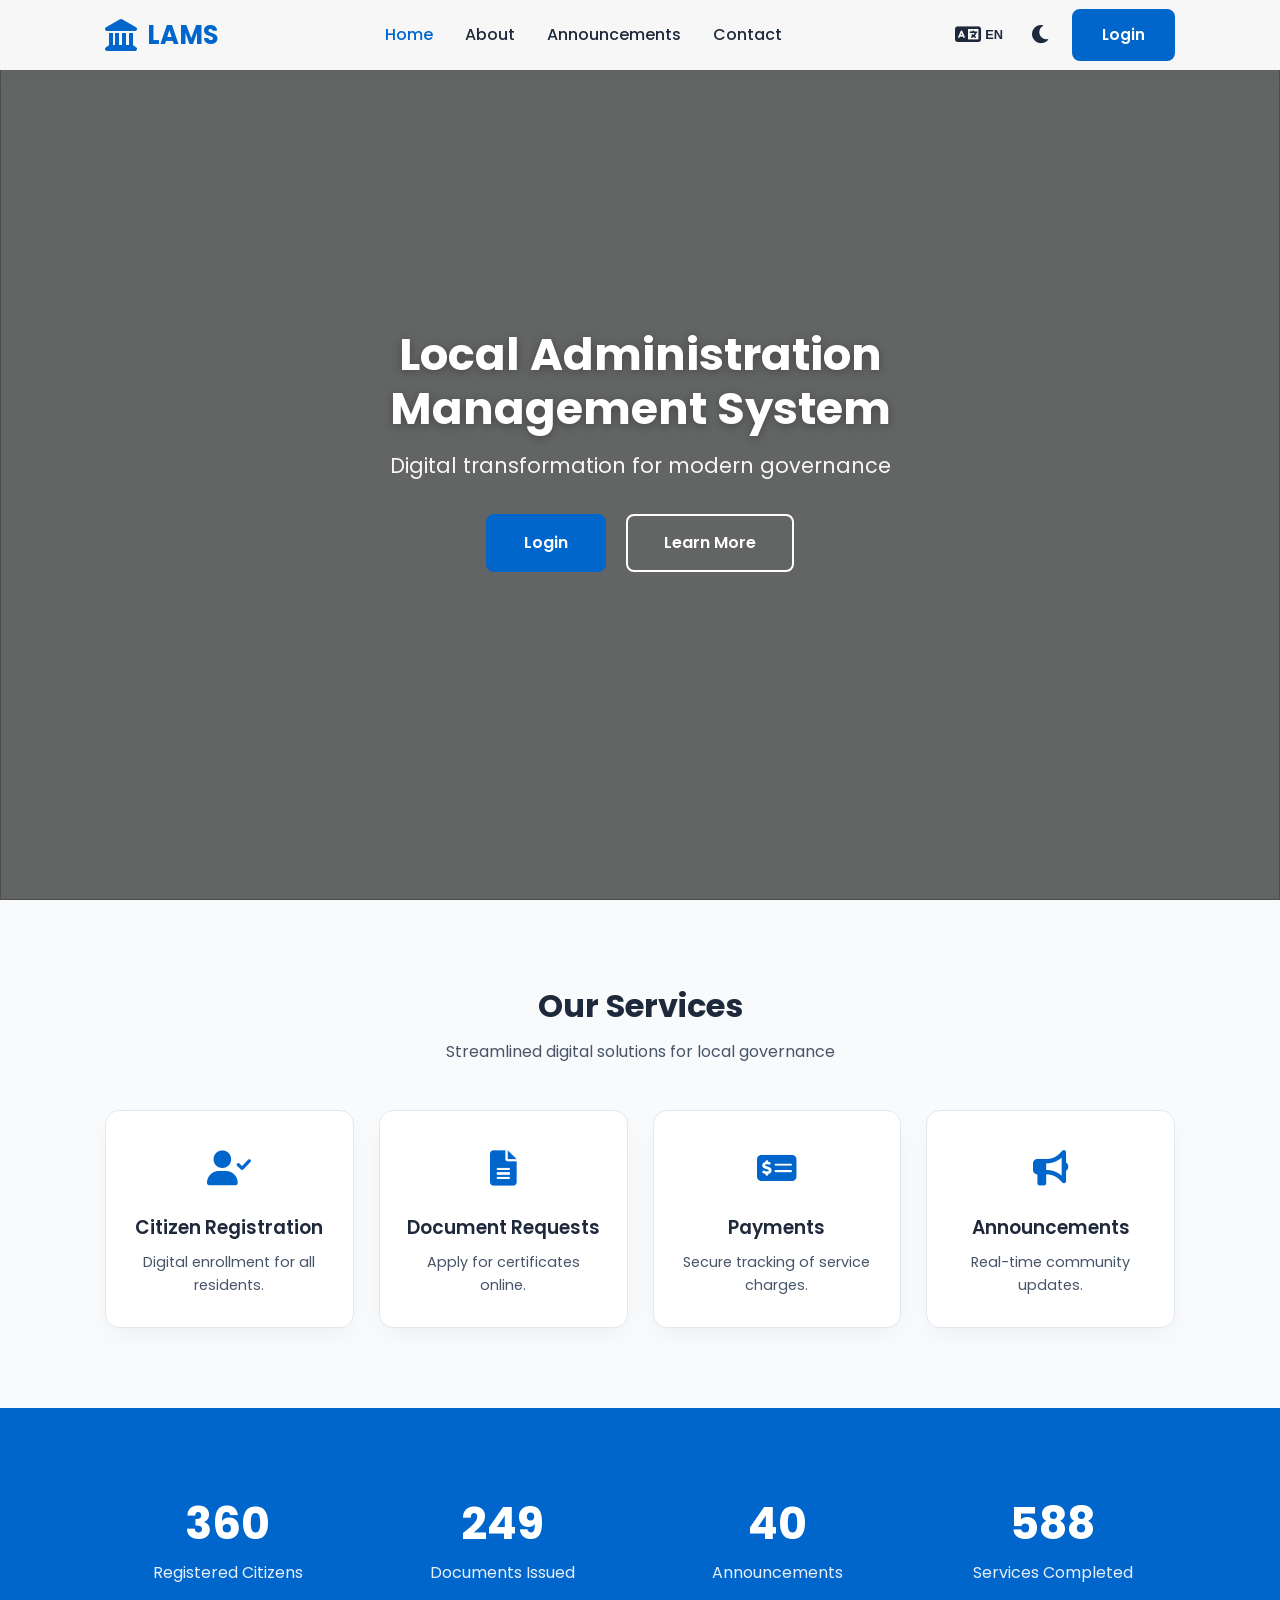
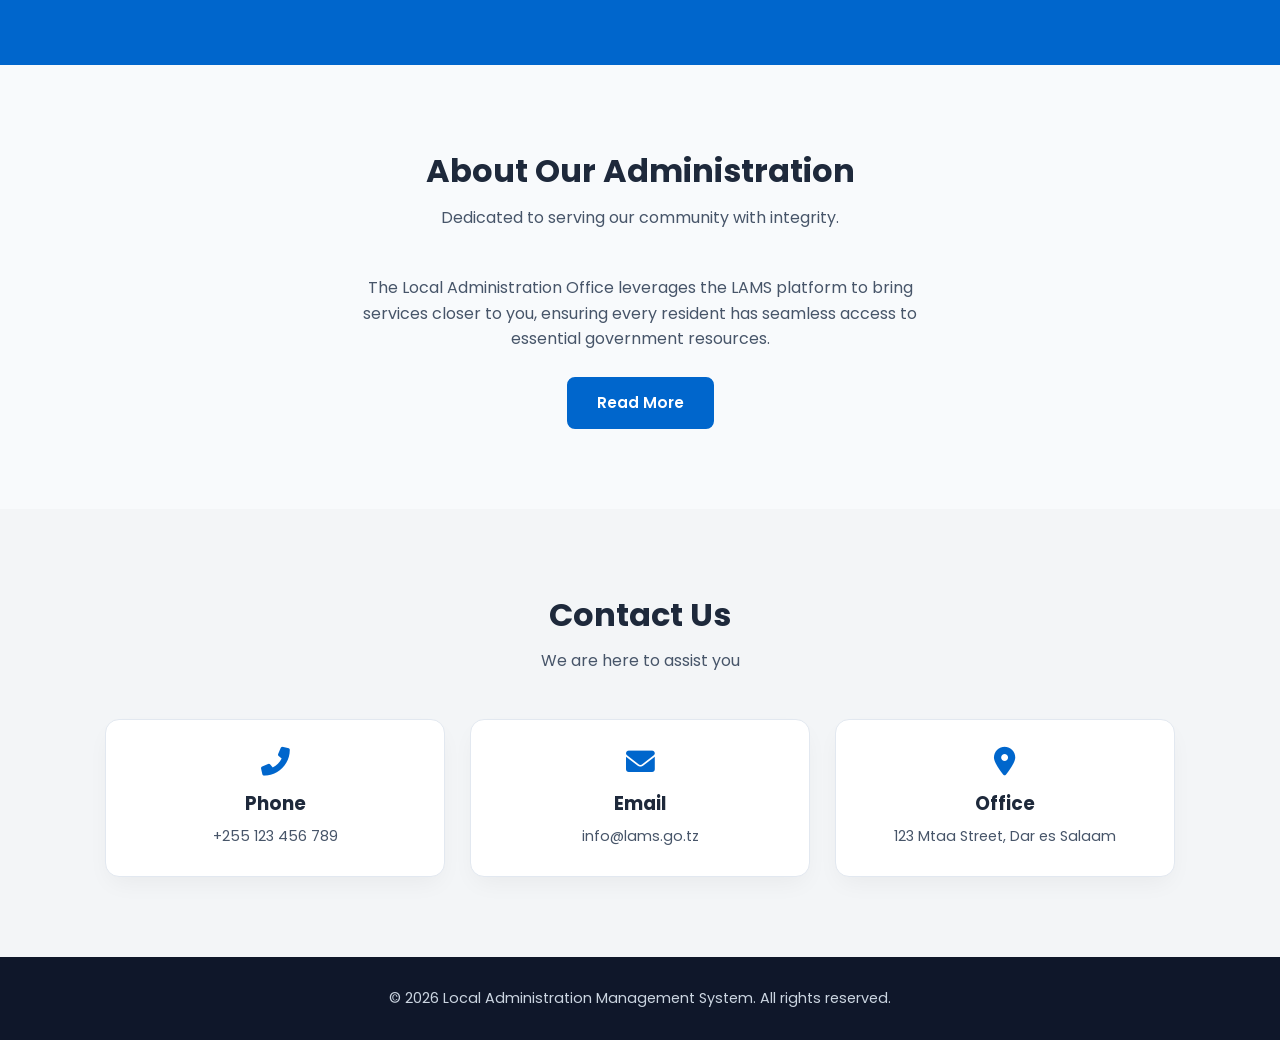
==== index.html @ 16b552a6 "Initial commit" ====
<!DOCTYPE html>
<html lang="en">
<head>
  <meta charset="UTF-8">
  <meta name="viewport" content="width=device-width, initial-scale=1.0, viewport-fit=cover">
  <meta name="description" content="Local Administration Management System - Improving community services through digital transformation.">
  <title>LAMS | Local Administration Management System</title>
  <link rel="preconnect" href="https://fonts.googleapis.com">
  <link rel="preconnect" href="https://fonts.gstatic.com" crossorigin>
  <link href="https://fonts.googleapis.com/css2?family=Poppins:wght@300;400;500;600;700&display=swap" rel="stylesheet">
  <link rel="stylesheet" href="https://cdnjs.cloudflare.com/ajax/libs/font-awesome/6.0.0-beta3/css/all.min.css">
  <link rel="stylesheet" href="css/index.css">
</head>
<body>
  <!-- Navbar -->
  <header class="navbar" id="navbar">
    <div class="container nav-container">
      <a href="#" class="logo">
        <i class="fas fa-landmark"></i>
        <span>LAMS</span>
      </a>
      <button class="hamburger" id="hamburger" aria-label="Toggle menu">
        <span class="hamburger-line"></span>
        <span class="hamburger-line"></span>
        <span class="hamburger-line"></span>
      </button>
      <nav class="nav-menu" id="navMenu">
        <ul class="nav-list">
          <li><a href="index.html" class="nav-link active">Home</a></li>
          <li><a href="about.html" class="nav-link">About</a></li>
          <li><a href="announce.html" class="nav-link">Announcements</a></li>
          <li><a href="contact.html" class="nav-link">Contact</a></li>
          <li class="mobile-only"><a href="login.html" class="btn btn-primary mobile-login-btn">Login</a></li>
        </ul>
      </nav>
      <div class="nav-actions">
        <button id="languageToggle" class="icon-btn" title="Switch Language">
          <i class="fas fa-language"></i>
          <span class="lang-text">EN</span>
        </button>
        <button id="themeToggle" class="icon-btn" title="Toggle Theme">
          <i class="fas fa-moon"></i>
        </button>
        <a href="login.html" class="btn btn-primary desktop-login-btn">Login</a>
      </div>
    </div>
  </header>

  <div class="menu-overlay" id="menuOverlay"></div>

  <!-- Hero Section -->
  <section class="hero" id="home">
    <!-- CHANGE IMAGE HERE: Edit the src below to change the background image -->
    <img src="image/mm.jpeg"Government building" class="hero-bg-image">
    <div class="hero-overlay"></div>
    <div class="hero-content">
      <h1 class="hero-title">Local Administration Management System</h1>
      <p class="hero-subtitle">Digital transformation for modern governance</p>
      <div class="hero-buttons">
        <a href="login.html" class="btn btn-primary btn-lg">Login</a>
        <a href="services.html" class="btn btn-outline btn-lg">Learn More</a>
      </div>
    </div>
  </section>

  <!-- Services -->
  <section class="services section-padding" id="services">
    <div class="container">
      <div class="section-header">
        <h2>Our Services</h2>
        <p>Streamlined digital solutions for local governance</p>
      </div>
      <div class="services-grid">
        <div class="service-card">
          <div class="service-icon"><i class="fas fa-user-check"></i></div>
          <h3>Citizen Registration</h3>
          <p>Digital enrollment for all residents.</p>
        </div>
        <div class="service-card">
          <div class="service-icon"><i class="fas fa-file-alt"></i></div>
          <h3>Document Requests</h3>
          <p>Apply for certificates online.</p>
        </div>
        <div class="service-card">
          <div class="service-icon"><i class="fas fa-money-check-alt"></i></div>
          <h3>Payments</h3>
          <p>Secure tracking of service charges.</p>
        </div>
        <div class="service-card">
          <div class="service-icon"><i class="fas fa-bullhorn"></i></div>
          <h3>Announcements</h3>
          <p>Real-time community updates.</p>
        </div>
      </div>
    </div>
  </section>

  <!-- Stats -->
  <section class="stats section-padding">
    <div class="container">
      <div class="stats-grid">
        <div class="stat-item">
          <span class="stat-number" data-target="1250">0</span>
          <span class="stat-label">Registered Citizens</span>
        </div>
        <div class="stat-item">
          <span class="stat-number" data-target="890">0</span>
          <span class="stat-label">Documents Issued</span>
        </div>
        <div class="stat-item">
          <span class="stat-number" data-target="145">0</span>
          <span class="stat-label">Announcements</span>
        </div>
        <div class="stat-item">
          <span class="stat-number" data-target="2100">0</span>
          <span class="stat-label">Services Completed</span>
        </div>
      </div>
    </div>
  </section>

  <!-- About -->
  <section class="about-preview section-padding" id="about">
    <div class="container">
      <div class="section-header">
        <h2>About Our Administration</h2>
        <p>Dedicated to serving our community with integrity.</p>
      </div>
      <div class="about-content">
        <p>The Local Administration Office leverages the LAMS platform to bring services closer to you, ensuring every resident has seamless access to essential government resources.</p>
        <a href="about.html" class="btn btn-primary">Read More</a>
      </div>
    </div>
  </section>

  <!-- Contact -->
  <section class="contact-preview section-padding bg-light" id="contact">
    <div class="container">
      <div class="section-header">
        <h2>Contact Us</h2>
        <p>We are here to assist you</p>
      </div>
      <div class="contact-grid">
        <div class="contact-card">
          <i class="fas fa-phone-alt"></i>
          <h3>Phone</h3>
          <p>+255 123 456 789</p>
        </div>
        <div class="contact-card">
          <i class="fas fa-envelope"></i>
          <h3>Email</h3>
          <p>info@lams.go.tz</p>
        </div>
        <div class="contact-card">
          <i class="fas fa-map-marker-alt"></i>
          <h3>Office</h3>
          <p>123 Mtaa Street, Dar es Salaam</p>
        </div>
      </div>
    </div>
  </section>

  <!-- Footer -->
  <footer class="footer">
    <div class="container footer-bottom">
      <p>&copy; <span id="year"></span> Local Administration Management System. All rights reserved.</p>
    </div>
  </footer>

  <button id="backToTop" class="back-to-top"><i class="fas fa-arrow-up"></i></button>

  <script src="js/index.js"></script>
</body>
</html>
---- css/index.css ----
/* index.css */
:root {
  --primary-color: #0066cc;
  --secondary-color: #004080;
  --accent-color: #00b894;
  --background: #f8fafc;
  --text-color: #1e293b;
  --text-light: #475569;
  --white: #ffffff;
  --card-bg: #ffffff;
  --card-shadow: 0 10px 25px -5px rgba(0, 0, 0, 0.05);
  --border-color: #e2e8f0;
  --navbar-bg: rgba(255, 255, 255, 0.95);
  --footer-bg: #0f172a;
  --footer-text: #cbd5e1;
  --hero-overlay: rgba(0, 0, 0, 0.6);
  --transition: all 0.3s ease;
}

body.dark-mode {
  --primary-color: #3399ff;
  --secondary-color: #1a73e8;
  --accent-color: #00b894;
  --background: #0f172a;
  --text-color: #f1f5f9;
  --text-light: #cbd5e1;
  --white: #1e293b;
  --card-bg: #1e293b;
  --card-shadow: 0 10px 25px -5px rgba(0, 0, 0, 0.4);
  --border-color: #334155;
  --navbar-bg: rgba(15, 23, 42, 0.95);
  --footer-bg: #020617;
  --footer-text: #94a3b8;
  --hero-overlay: rgba(0, 0, 0, 0.8);
}

* { margin: 0; padding: 0; box-sizing: border-box; }
html { scroll-behavior: smooth; }
body {
  font-family: 'Poppins', sans-serif;
  background-color: var(--background);
  color: var(--text-color);
  line-height: 1.6;
  transition: background-color 0.3s ease, color 0.3s ease;
}
.container { width: 90%; max-width: 1100px; margin: 0 auto; padding: 0 15px; }
.section-padding { padding: 80px 0; }
.bg-light { background-color: rgba(0, 0, 0, 0.02); }
body.dark-mode .bg-light { background-color: rgba(255, 255, 255, 0.02); }
a { text-decoration: none; color: inherit; }
ul { list-style: none; }

/* Buttons */
.btn {
  display: inline-block;
  padding: 12px 28px;
  border-radius: 8px;
  font-weight: 600;
  font-size: 0.95rem;
  transition: var(--transition);
  cursor: pointer;
  border: 2px solid transparent;
}
.btn-primary { background-color: var(--primary-color); color: #fff; border-color: var(--primary-color); }
.btn-primary:hover { background-color: var(--secondary-color); border-color: var(--secondary-color); transform: translateY(-2px); box-shadow: 0 8px 20px rgba(0,102,204,0.4); }
.btn-outline { background: transparent; color: #fff; border-color: #fff; }
.btn-outline:hover { background-color: #fff; color: var(--primary-color); transform: translateY(-2px); }
.btn-lg { padding: 14px 36px; font-size: 1rem; }
.icon-btn { background: transparent; border: none; color: var(--text-color); font-size: 1.3rem; cursor: pointer; padding: 8px; border-radius: 50%; display: flex; align-items: center; justify-content: center; transition: var(--transition); }
.icon-btn:hover { background-color: rgba(0,0,0,0.05); }
body.dark-mode .icon-btn:hover { background-color: rgba(255,255,255,0.1); }

/* Navbar */
.navbar { position: fixed; top: 0; left: 0; width: 100%; background: var(--navbar-bg); backdrop-filter: blur(10px); box-shadow: 0 2px 15px rgba(0,0,0,0.05); z-index: 1000; transition: var(--transition); }
.navbar.scrolled { box-shadow: 0 4px 20px rgba(0,0,0,0.1); }
.nav-container { display: flex; align-items: center; justify-content: space-between; height: 70px; }
.logo { display: flex; align-items: center; gap: 10px; font-size: 1.6rem; font-weight: 700; color: var(--primary-color); z-index: 1001; }
.logo i { font-size: 2rem; }
.nav-menu .nav-list { display: flex; gap: 32px; align-items: center; }
.nav-link { font-weight: 500; color: var(--text-color); padding: 5px 0; transition: color 0.2s; }
.nav-link:hover, .nav-link.active { color: var(--primary-color); }
.nav-actions { display: flex; align-items: center; gap: 12px; }
.desktop-login-btn { display: inline-block; }
.mobile-only { display: none; }
.lang-text { font-size: 0.8rem; font-weight: 600; margin-left: 4px; }

/* Hamburger */
.hamburger { display: none; flex-direction: column; justify-content: center; align-items: center; width: 40px; height: 40px; background: transparent; border: none; cursor: pointer; padding: 8px; z-index: 1001; position: relative; }
.hamburger-line { display: block; width: 24px; height: 3px; background-color: var(--text-color); border-radius: 3px; transition: all 0.3s ease-in-out; position: absolute; }
.hamburger-line:nth-child(1) { transform: translateY(-8px); }
.hamburger-line:nth-child(2) { transform: translateY(0); }
.hamburger-line:nth-child(3) { transform: translateY(8px); }
.hamburger.active .hamburger-line:nth-child(1) { transform: translateY(0) rotate(45deg); }
.hamburger.active .hamburger-line:nth-child(2) { opacity: 0; }
.hamburger.active .hamburger-line:nth-child(3) { transform: translateY(0) rotate(-45deg); }

/* Menu Overlay */
.menu-overlay { position: fixed; top: 0; left: 0; width: 100%; height: 100%; background: rgba(0,0,0,0.5); z-index: 998; opacity: 0; visibility: hidden; transition: all 0.3s ease; }
.menu-overlay.active { opacity: 1; visibility: visible; }

/* Hero */
.hero { height: 100vh; min-height: 600px; position: relative; display: flex; align-items: center; justify-content: center; text-align: center; color: #fff; overflow: hidden; }
.hero-bg-image { position: absolute; top: 0; left: 0; width: 100%; height: 100%; object-fit: cover; object-position: center; z-index: 0; }
.hero-overlay { position: absolute; top: 0; left: 0; width: 100%; height: 100%; background: var(--hero-overlay); z-index: 1; }
.hero-content { position: relative; z-index: 2; max-width: 650px; }
.hero-title { font-size: 2.8rem; font-weight: 700; margin-bottom: 0.8rem; line-height: 1.2; text-shadow: 0 2px 10px rgba(0,0,0,0.3); }
.hero-subtitle { font-size: 1.3rem; font-weight: 400; margin-bottom: 2rem; opacity: 0.95; }
.hero-buttons { display: flex; gap: 20px; justify-content: center; flex-wrap: wrap; }

/* Sections */
.section-header { text-align: center; margin-bottom: 45px; }
.section-header h2 { font-size: 2rem; font-weight: 700; margin-bottom: 8px; }
.section-header p { color: var(--text-light); }

/* Services */
.services-grid { display: grid; grid-template-columns: repeat(auto-fit, minmax(220px, 1fr)); gap: 25px; }
.service-card { background: var(--card-bg); padding: 30px 22px; border-radius: 14px; box-shadow: var(--card-shadow); text-align: center; transition: var(--transition); border: 1px solid var(--border-color); }
.service-card:hover { transform: translateY(-6px); }
.service-icon { font-size: 2.2rem; color: var(--primary-color); margin-bottom: 16px; }
.service-card h3 { margin-bottom: 8px; font-weight: 600; }
.service-card p { font-size: 0.9rem; color: var(--text-light); }

/* Stats */
.stats { background: var(--primary-color); color: #fff; }
.stats-grid { display: grid; grid-template-columns: repeat(auto-fit, minmax(180px, 1fr)); gap: 30px; text-align: center; }
.stat-number { font-size: 2.8rem; font-weight: 700; display: block; }
.stat-label { font-size: 1rem; opacity: 0.9; }

/* About */
.about-content { max-width: 600px; margin: 0 auto; text-align: center; }
.about-content p { color: var(--text-light); margin-bottom: 25px; }

/* Contact */
.contact-grid { display: grid; grid-template-columns: repeat(auto-fit, minmax(200px, 1fr)); gap: 25px; }
.contact-card { background: var(--card-bg); padding: 28px 20px; text-align: center; border-radius: 14px; box-shadow: var(--card-shadow); transition: var(--transition); border: 1px solid var(--border-color); }
.contact-card:hover { transform: translateY(-4px); }
.contact-card i { font-size: 1.8rem; color: var(--primary-color); margin-bottom: 12px; }
.contact-card h3 { margin-bottom: 6px; }
.contact-card p { color: var(--text-light); font-size: 0.9rem; }

/* Footer */
.footer { background: var(--footer-bg); color: var(--footer-text); padding: 30px 0; }
.footer-bottom { text-align: center; font-size: 0.9rem; }

/* Back to Top */
.back-to-top { position: fixed; bottom: 30px; right: 30px; background: var(--primary-color); color: #fff; width: 45px; height: 45px; border-radius: 50%; display: flex; align-items: center; justify-content: center; border: none; cursor: pointer; opacity: 0; visibility: hidden; transform: translateY(20px); transition: var(--transition); z-index: 997; box-shadow: 0 4px 15px rgba(0,102,204,0.4); }
.back-to-top.visible { opacity: 1; visibility: visible; transform: translateY(0); }

/* Animations */
.scroll-reveal { opacity: 0; transform: translateY(25px); transition: opacity 0.5s ease, transform 0.5s ease; }
.scroll-reveal.revealed { opacity: 1; transform: translateY(0); }

/* Responsive */
@media (max-width: 992px) {
  .hamburger { display: flex; }
  .nav-menu { position: fixed; top: 0; right: -100%; width: 300px; max-width: 80%; height: 100vh; background: var(--card-bg); box-shadow: -5px 0 30px rgba(0,0,0,0.15); z-index: 999; transition: right 0.4s ease; display: flex; flex-direction: column; padding: 90px 30px 30px; overflow-y: auto; }
  .nav-menu.active { right: 0; }
  .nav-menu .nav-list { flex-direction: column; gap: 0; }
  .nav-menu .nav-list li { border-bottom: 1px solid var(--border-color); }
  .nav-menu .nav-list li:last-child { border-bottom: none; margin-top: 20px; }
  .nav-link { display: block; padding: 15px 10px; font-size: 1.1rem; }
  .nav-link:hover { background-color: rgba(0,102,204,0.05); padding-left: 15px; }
  .mobile-only { display: block; }
  .mobile-login-btn { width: 100%; text-align: center; margin-top: 10px; padding: 14px; }
  .desktop-login-btn { display: none; }
  .hero-title { font-size: 2.2rem; }
}
@media (max-width: 600px) {
  .nav-menu { width: 100%; max-width: 100%; }
  .hero-title { font-size: 1.8rem; }
  .hero-subtitle { font-size: 1rem; }
  .hero-buttons { flex-direction: column; align-items: center; }
  .section-header h2 { font-size: 1.7rem; }
  .section-padding { padding: 60px 0; }
}
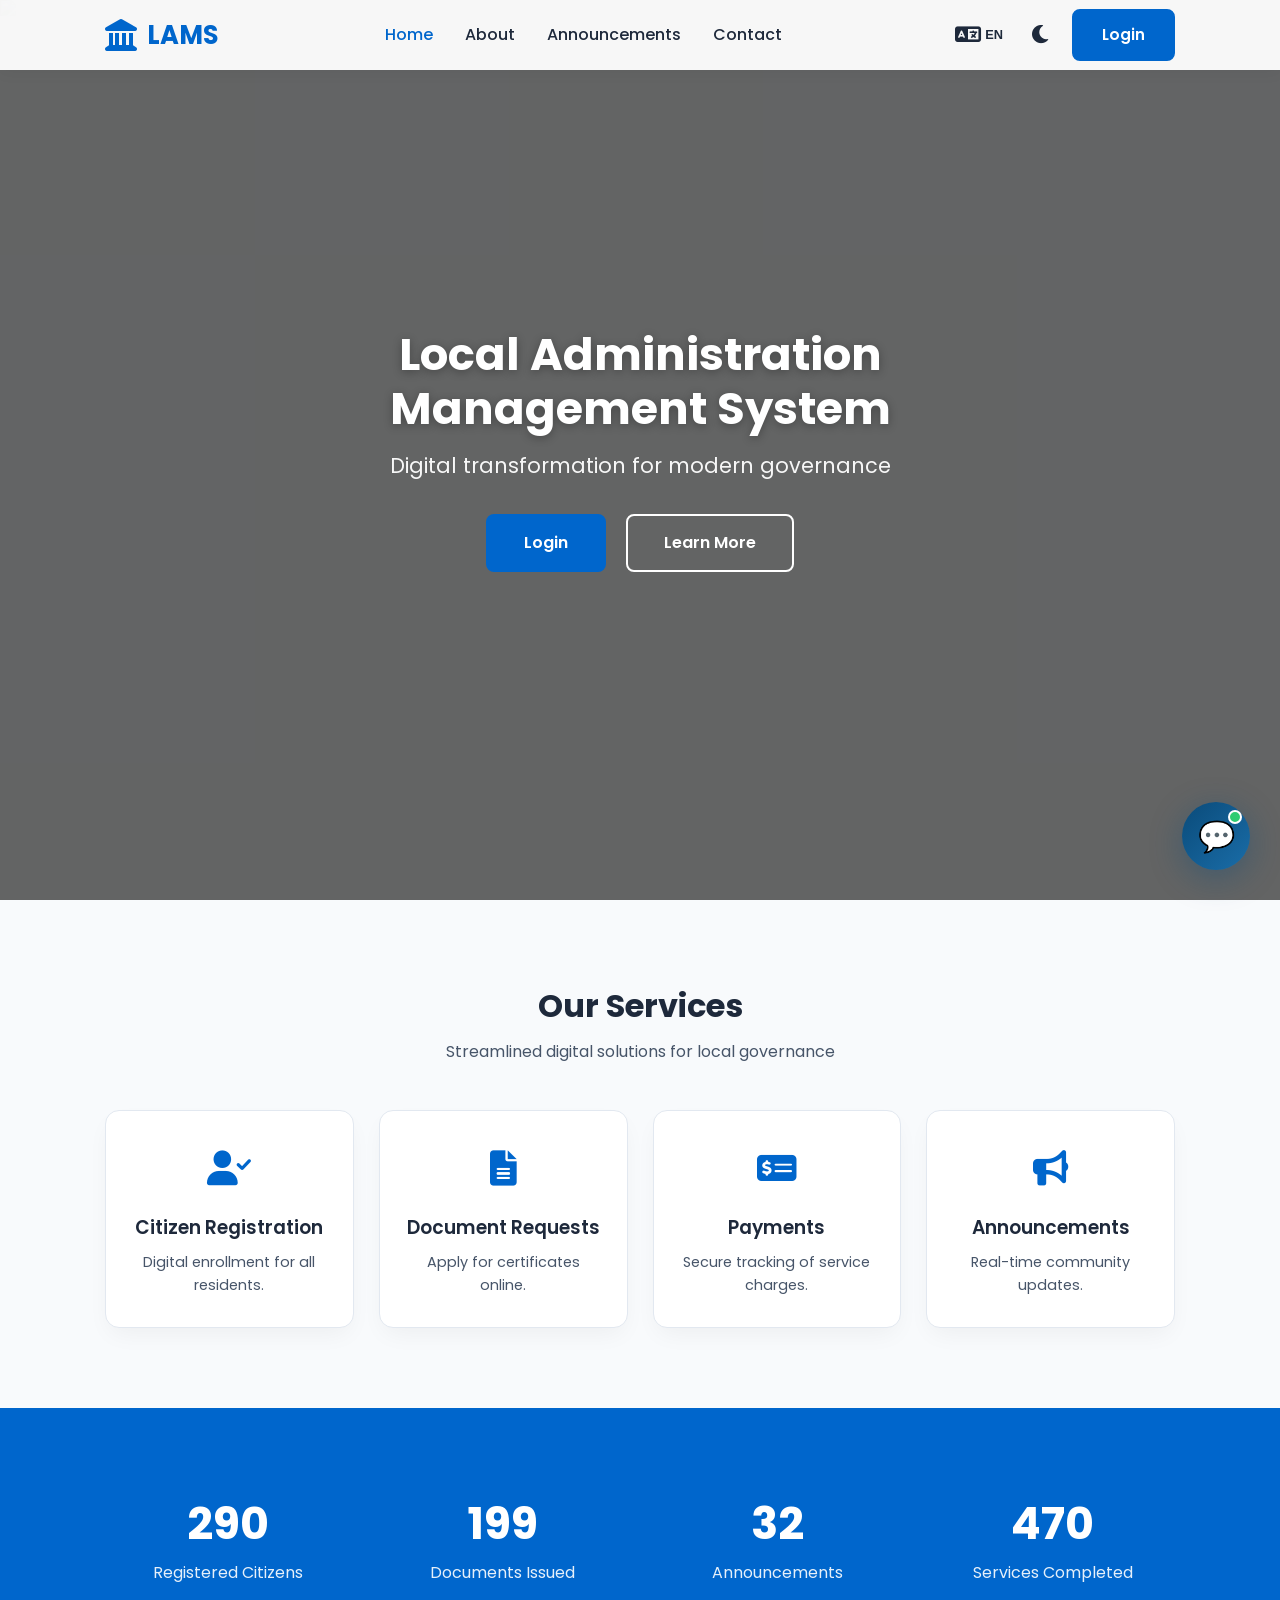
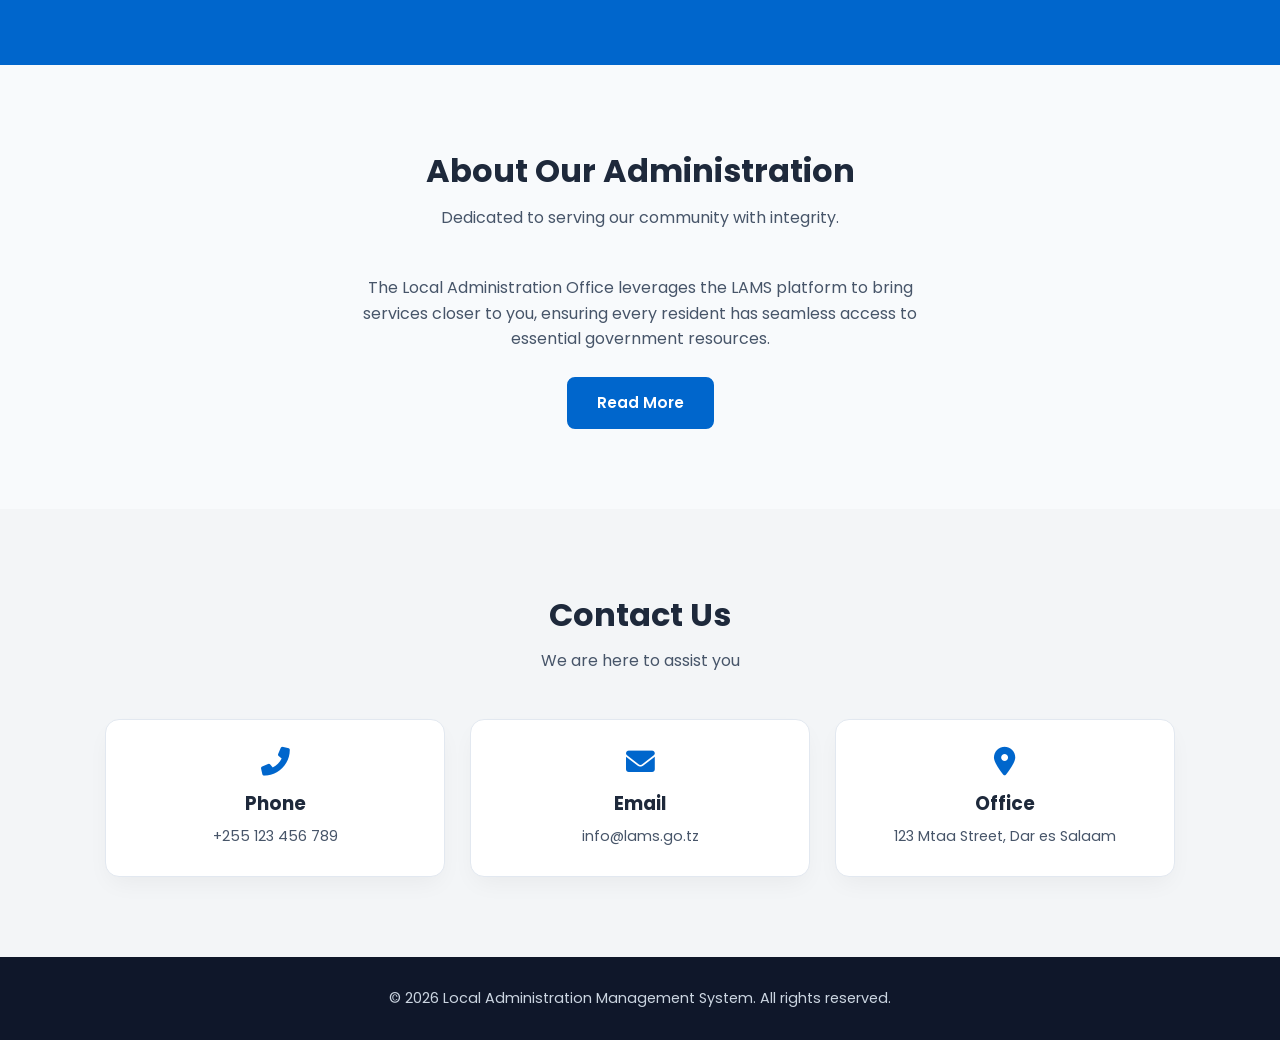
==== commit a4198830: "no changes" ====
--- a/index.html
+++ b/index.html
@@ -10,6 +10,7 @@
   <link href="https://fonts.googleapis.com/css2?family=Poppins:wght@300;400;500;600;700&display=swap" rel="stylesheet">
   <link rel="stylesheet" href="https://cdnjs.cloudflare.com/ajax/libs/font-awesome/6.0.0-beta3/css/all.min.css">
   <link rel="stylesheet" href="css/index.css">
+  <link rel="stylesheet" href="css/bot.css">
 </head>
 <body>
   <!-- Navbar -->
@@ -51,7 +52,7 @@
   <!-- Hero Section -->
   <section class="hero" id="home">
     <!-- CHANGE IMAGE HERE: Edit the src below to change the background image -->
-    <img src="image/mm.jpeg"Government building" class="hero-bg-image">
+    <img src="image/mm.jpeg" alt="Government building" class="hero-bg-image">
     <div class="hero-overlay"></div>
     <div class="hero-content">
       <h1 class="hero-title">Local Administration Management System</h1>
@@ -170,5 +171,6 @@
   <button id="backToTop" class="back-to-top"><i class="fas fa-arrow-up"></i></button>
 
   <script src="js/index.js"></script>
+  <script src="js/bot.js"></script>
 </body>
 </html>
--- a/css/bot.css
+++ b/css/bot.css
@@ -0,0 +1,513 @@
+/* bot.css - Modern Government AI Assistant */
+
+/* ===== RESET & BASE ===== */
+* {
+    margin: 0;
+    padding: 0;
+    box-sizing: border-box;
+}
+
+:root {
+    --primary: #0a4b7a;
+    --primary-light: #1a6da8;
+    --primary-dark: #063454;
+    --secondary: #4a9eff;
+    --accent: #2d9cdb;
+    --glass-bg: rgba(255, 255, 255, 0.85);
+    --glass-border: rgba(255, 255, 255, 0.3);
+    --shadow: 0 20px 60px rgba(0, 20, 50, 0.25);
+    --radius: 20px;
+    --radius-sm: 12px;
+    --transition: 0.3s cubic-bezier(0.4, 0, 0.2, 1);
+    --font: 'Segoe UI', system-ui, -apple-system, sans-serif;
+}
+
+/* ===== CHAT CONTAINER ===== */
+.chatbot-container {
+    position: fixed;
+    bottom: 30px;
+    right: 30px;
+    z-index: 999999;
+    font-family: var(--font);
+    display: flex;
+    flex-direction: column;
+    align-items: flex-end;
+}
+
+/* ===== TOGGLE BUTTON ===== */
+.chatbot-toggle {
+    width: 68px;
+    height: 68px;
+    border-radius: 50%;
+    background: linear-gradient(135deg, var(--primary), var(--primary-light));
+    border: none;
+    box-shadow: 0 8px 32px rgba(10, 75, 122, 0.4);
+    color: white;
+    font-size: 30px;
+    cursor: pointer;
+    transition: var(--transition);
+    display: flex;
+    align-items: center;
+    justify-content: center;
+    position: relative;
+    flex-shrink: 0;
+}
+
+.chatbot-toggle:hover {
+    transform: scale(1.05);
+    box-shadow: 0 12px 40px rgba(10, 75, 122, 0.5);
+}
+
+.chatbot-toggle .status-dot {
+    position: absolute;
+    top: 8px;
+    right: 8px;
+    width: 14px;
+    height: 14px;
+    border-radius: 50%;
+    background: #2ecc71;
+    border: 2px solid white;
+    animation: pulse-dot 2s infinite;
+}
+
+@keyframes pulse-dot {
+    0%, 100% { opacity: 1; transform: scale(1); }
+    50% { opacity: 0.6; transform: scale(0.85); }
+}
+
+.chatbot-toggle .icon-open { display: block; }
+.chatbot-toggle .icon-close { display: none; }
+.chatbot-toggle.active .icon-open { display: none; }
+.chatbot-toggle.active .icon-close { display: block; }
+
+/* ===== CHAT WINDOW ===== */
+.chatbot-window {
+    position: absolute;
+    bottom: 88px;
+    right: 0;
+    width: 420px;
+    max-width: 92vw;
+    height: 600px;
+    max-height: 75vh;
+    background: var(--glass-bg);
+    backdrop-filter: blur(20px) saturate(180%);
+    -webkit-backdrop-filter: blur(20px) saturate(180%);
+    border: 1px solid var(--glass-border);
+    border-radius: var(--radius);
+    box-shadow: var(--shadow);
+    display: flex;
+    flex-direction: column;
+    overflow: hidden;
+    opacity: 0;
+    transform: translateY(20px) scale(0.95);
+    pointer-events: none;
+    transition: var(--transition);
+    transform-origin: bottom right;
+}
+
+.chatbot-window.open {
+    opacity: 1;
+    transform: translateY(0) scale(1);
+    pointer-events: all;
+}
+
+/* ===== HEADER ===== */
+.chatbot-header {
+    background: linear-gradient(135deg, var(--primary), var(--primary-light));
+    padding: 18px 22px;
+    color: white;
+    display: flex;
+    align-items: center;
+    justify-content: space-between;
+    flex-shrink: 0;
+    border-bottom: 1px solid rgba(255, 255, 255, 0.15);
+}
+
+.chatbot-header-left {
+    display: flex;
+    align-items: center;
+    gap: 12px;
+}
+
+.chatbot-avatar {
+    width: 40px;
+    height: 40px;
+    border-radius: 50%;
+    background: rgba(255, 255, 255, 0.2);
+    display: flex;
+    align-items: center;
+    justify-content: center;
+    font-size: 20px;
+    font-weight: 700;
+    color: white;
+    flex-shrink: 0;
+}
+
+.chatbot-header-info h3 {
+    font-size: 16px;
+    font-weight: 600;
+    letter-spacing: 0.3px;
+    margin: 0;
+    line-height: 1.2;
+}
+
+.chatbot-header-info .status-text {
+    font-size: 11px;
+    opacity: 0.85;
+    display: flex;
+    align-items: center;
+    gap: 5px;
+    margin-top: 2px;
+}
+
+.chatbot-header-info .status-text .dot {
+    display: inline-block;
+    width: 6px;
+    height: 6px;
+    border-radius: 50%;
+    background: #2ecc71;
+    animation: pulse-dot 1.8s infinite;
+}
+
+.chatbot-header-actions {
+    display: flex;
+    gap: 6px;
+}
+
+.chatbot-header-actions button {
+    background: rgba(255, 255, 255, 0.15);
+    border: none;
+    color: white;
+    width: 32px;
+    height: 32px;
+    border-radius: 50%;
+    cursor: pointer;
+    font-size: 16px;
+    transition: var(--transition);
+    display: flex;
+    align-items: center;
+    justify-content: center;
+}
+
+.chatbot-header-actions button:hover {
+    background: rgba(255, 255, 255, 0.3);
+}
+
+/* ===== MESSAGES AREA ===== */
+.chatbot-messages {
+    flex: 1;
+    overflow-y: auto;
+    padding: 18px 18px 12px;
+    display: flex;
+    flex-direction: column;
+    gap: 10px;
+    background: rgba(248, 250, 254, 0.5);
+    scroll-behavior: smooth;
+}
+
+.chatbot-messages::-webkit-scrollbar {
+    width: 4px;
+}
+
+.chatbot-messages::-webkit-scrollbar-track {
+    background: transparent;
+}
+
+.chatbot-messages::-webkit-scrollbar-thumb {
+    background: var(--secondary);
+    border-radius: 10px;
+}
+
+/* ===== MESSAGE BUBBLES ===== */
+.message {
+    max-width: 82%;
+    padding: 12px 16px;
+    border-radius: var(--radius-sm);
+    font-size: 14px;
+    line-height: 1.6;
+    word-wrap: break-word;
+    animation: messageIn 0.3s ease;
+    position: relative;
+}
+
+@keyframes messageIn {
+    from { opacity: 0; transform: translateY(12px) scale(0.97); }
+    to { opacity: 1; transform: translateY(0) scale(1); }
+}
+
+.message.bot {
+    align-self: flex-start;
+    background: white;
+    color: #1a2a3a;
+    border-bottom-left-radius: 4px;
+    box-shadow: 0 2px 8px rgba(0, 0, 0, 0.06);
+}
+
+.message.user {
+    align-self: flex-end;
+    background: linear-gradient(135deg, var(--primary), var(--primary-light));
+    color: white;
+    border-bottom-right-radius: 4px;
+}
+
+.message .timestamp {
+    font-size: 10px;
+    opacity: 0.6;
+    margin-top: 6px;
+    display: block;
+    text-align: right;
+    letter-spacing: 0.2px;
+}
+
+.message.user .timestamp {
+    opacity: 0.8;
+}
+
+/* ===== TYPING INDICATOR ===== */
+.typing-indicator {
+    align-self: flex-start;
+    background: white;
+    padding: 14px 20px;
+    border-radius: var(--radius-sm);
+    border-bottom-left-radius: 4px;
+    box-shadow: 0 2px 8px rgba(0, 0, 0, 0.06);
+    display: none;
+    gap: 5px;
+    align-items: center;
+}
+
+.typing-indicator.active {
+    display: flex;
+}
+
+.typing-indicator span {
+    width: 8px;
+    height: 8px;
+    border-radius: 50%;
+    background: var(--secondary);
+    display: inline-block;
+    animation: typingBounce 1.4s infinite ease-in-out;
+}
+
+.typing-indicator span:nth-child(2) { animation-delay: 0.2s; }
+.typing-indicator span:nth-child(3) { animation-delay: 0.4s; }
+
+@keyframes typingBounce {
+    0%, 60%, 100% { transform: translateY(0); opacity: 0.4; }
+    30% { transform: translateY(-8px); opacity: 1; }
+}
+
+/* ===== QUICK ACTIONS ===== */
+.quick-actions {
+    padding: 10px 18px 8px;
+    display: flex;
+    flex-wrap: wrap;
+    gap: 8px;
+    border-top: 1px solid rgba(0, 0, 0, 0.05);
+    background: rgba(255, 255, 255, 0.5);
+    flex-shrink: 0;
+}
+
+.quick-actions button {
+    background: white;
+    border: 1px solid #e2e8f0;
+    border-radius: 20px;
+    padding: 6px 14px;
+    font-size: 12px;
+    color: var(--primary);
+    cursor: pointer;
+    transition: var(--transition);
+    font-weight: 500;
+    box-shadow: 0 2px 4px rgba(0, 0, 0, 0.02);
+    white-space: nowrap;
+}
+
+.quick-actions button:hover {
+    background: var(--primary);
+    color: white;
+    border-color: var(--primary);
+    transform: translateY(-1px);
+    box-shadow: 0 4px 12px rgba(10, 75, 122, 0.2);
+}
+
+/* ===== INPUT AREA ===== */
+.chatbot-input-area {
+    display: flex;
+    gap: 10px;
+    padding: 14px 18px 18px;
+    border-top: 1px solid rgba(0, 0, 0, 0.05);
+    background: rgba(255, 255, 255, 0.6);
+    flex-shrink: 0;
+    align-items: flex-end;
+}
+
+.chatbot-input-area textarea {
+    flex: 1;
+    border: 1px solid #e2e8f0;
+    border-radius: var(--radius-sm);
+    padding: 10px 14px;
+    font-size: 14px;
+    font-family: var(--font);
+    resize: none;
+    outline: none;
+    transition: var(--transition);
+    background: white;
+    min-height: 44px;
+    max-height: 120px;
+    line-height: 1.5;
+    color: #1a2a3a;
+}
+
+.chatbot-input-area textarea:focus {
+    border-color: var(--secondary);
+    box-shadow: 0 0 0 3px rgba(74, 158, 255, 0.15);
+}
+
+.chatbot-input-area textarea::placeholder {
+    color: #94a3b8;
+}
+
+.chatbot-input-area .send-btn {
+    width: 44px;
+    height: 44px;
+    border-radius: 50%;
+    border: none;
+    background: linear-gradient(135deg, var(--primary), var(--primary-light));
+    color: white;
+    font-size: 18px;
+    cursor: pointer;
+    transition: var(--transition);
+    flex-shrink: 0;
+    display: flex;
+    align-items: center;
+    justify-content: center;
+}
+
+.chatbot-input-area .send-btn:hover {
+    transform: scale(1.05);
+    box-shadow: 0 4px 16px rgba(10, 75, 122, 0.3);
+}
+
+.chatbot-input-area .send-btn:disabled {
+    opacity: 0.5;
+    cursor: not-allowed;
+    transform: none;
+    box-shadow: none;
+}
+
+/* ===== CLEAR CHAT BUTTON ===== */
+.clear-chat-btn {
+    position: absolute;
+    bottom: 100px;
+    right: 18px;
+    background: rgba(255, 255, 255, 0.9);
+    border: 1px solid #e2e8f0;
+    border-radius: 50%;
+    width: 36px;
+    height: 36px;
+    cursor: pointer;
+    font-size: 14px;
+    color: #64748b;
+    transition: var(--transition);
+    display: none;
+    align-items: center;
+    justify-content: center;
+    box-shadow: 0 2px 8px rgba(0, 0, 0, 0.08);
+    z-index: 5;
+}
+
+.clear-chat-btn:hover {
+    background: #fee2e2;
+    color: #dc2626;
+    border-color: #fca5a5;
+}
+
+.clear-chat-btn.visible {
+    display: flex;
+}
+
+/* ===== RESPONSIVE ===== */
+@media (max-width: 600px) {
+    .chatbot-container {
+        bottom: 16px;
+        right: 16px;
+    }
+
+    .chatbot-toggle {
+        width: 60px;
+        height: 60px;
+        font-size: 26px;
+    }
+
+    .chatbot-window {
+        width: 100vw;
+        max-width: 100vw;
+        height: 100vh;
+        max-height: 100vh;
+        bottom: 0;
+        right: 0;
+        border-radius: 0;
+        border: none;
+        backdrop-filter: blur(16px);
+    }
+
+    .chatbot-header {
+        padding: 14px 18px;
+        border-radius: 0;
+    }
+
+    .chatbot-messages {
+        padding: 14px;
+    }
+
+    .message {
+        max-width: 88%;
+        font-size: 13px;
+        padding: 10px 14px;
+    }
+
+    .quick-actions {
+        padding: 8px 14px;
+        gap: 6px;
+    }
+
+    .quick-actions button {
+        font-size: 11px;
+        padding: 5px 12px;
+    }
+
+    .chatbot-input-area {
+        padding: 10px 14px 14px;
+    }
+
+    .chatbot-input-area textarea {
+        font-size: 13px;
+        padding: 8px 12px;
+        min-height: 40px;
+    }
+
+    .chatbot-input-area .send-btn {
+        width: 40px;
+        height: 40px;
+        font-size: 16px;
+    }
+
+    .clear-chat-btn {
+        bottom: 85px;
+        right: 14px;
+        width: 32px;
+        height: 32px;
+        font-size: 12px;
+    }
+}
+
+@media (max-width: 400px) {
+    .chatbot-header-info h3 {
+        font-size: 14px;
+    }
+    .chatbot-avatar {
+        width: 34px;
+        height: 34px;
+        font-size: 16px;
+    }
+}
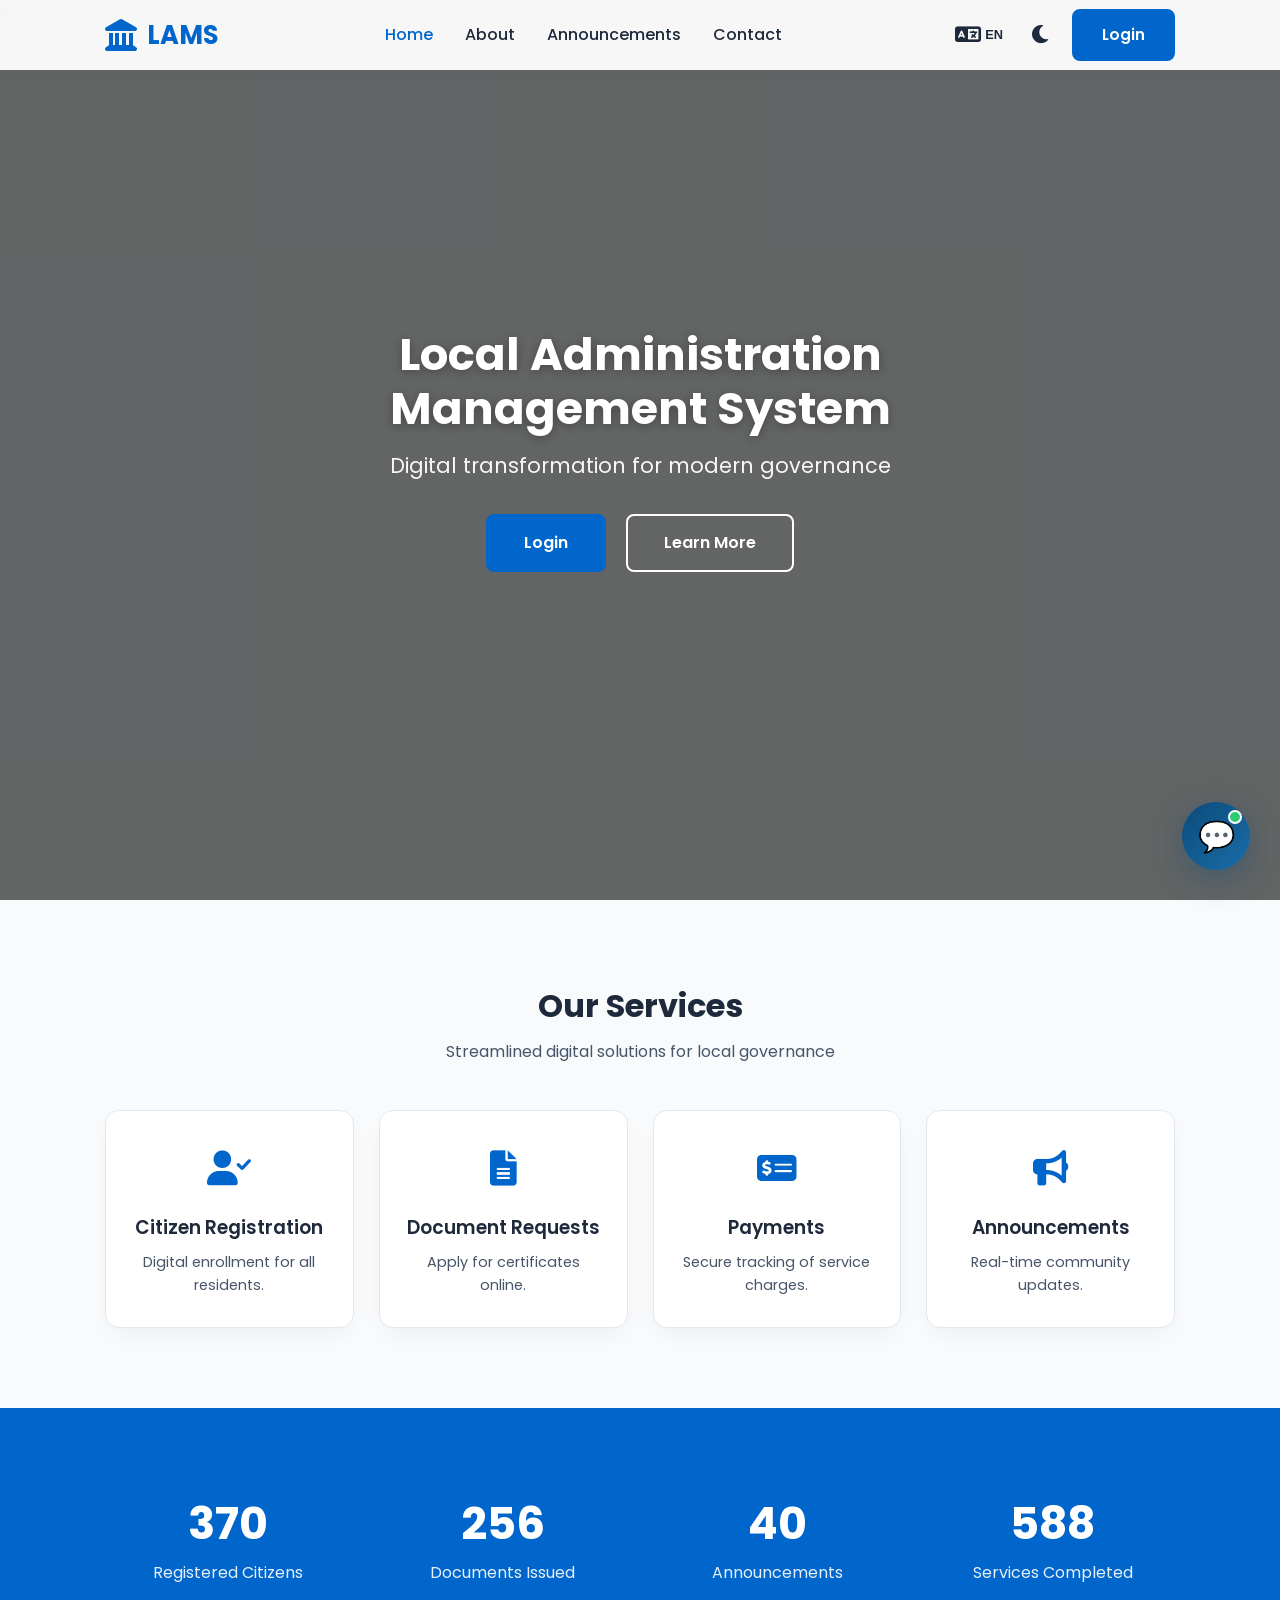
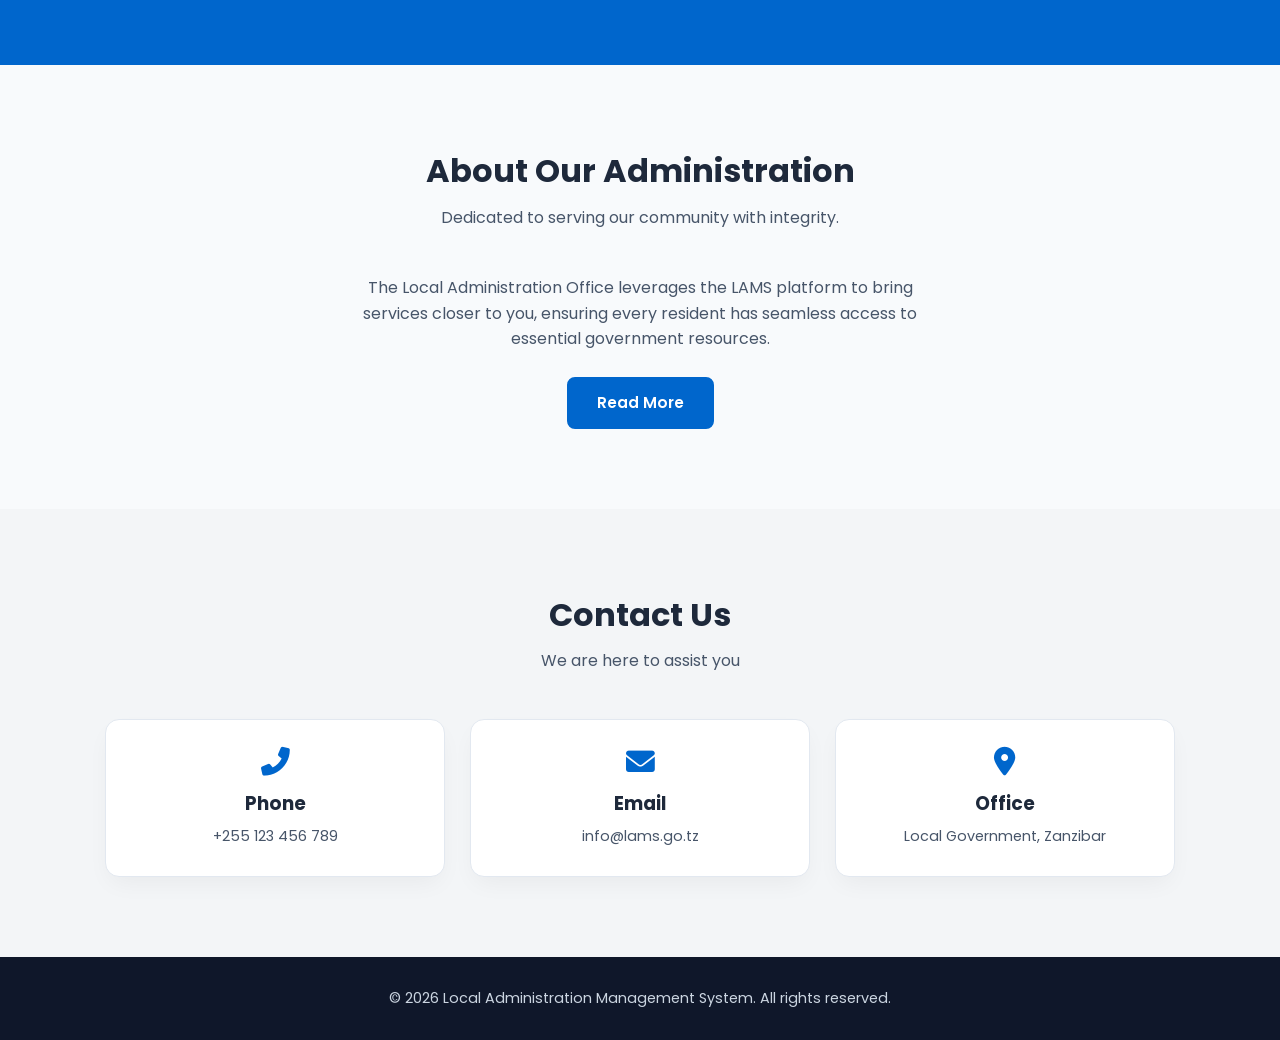
==== commit e25c8efa: "full frontend" ====
--- a/index.html
+++ b/index.html
@@ -59,7 +59,7 @@
       <p class="hero-subtitle">Digital transformation for modern governance</p>
       <div class="hero-buttons">
         <a href="login.html" class="btn btn-primary btn-lg">Login</a>
-        <a href="services.html" class="btn btn-outline btn-lg">Learn More</a>
+        <a href="terms.html" class="btn btn-outline btn-lg">Learn More</a>
       </div>
     </div>
   </section>
@@ -155,7 +155,7 @@
         <div class="contact-card">
           <i class="fas fa-map-marker-alt"></i>
           <h3>Office</h3>
-          <p>123 Mtaa Street, Dar es Salaam</p>
+          <p>Local Government, Zanzibar</p>
         </div>
       </div>
     </div>
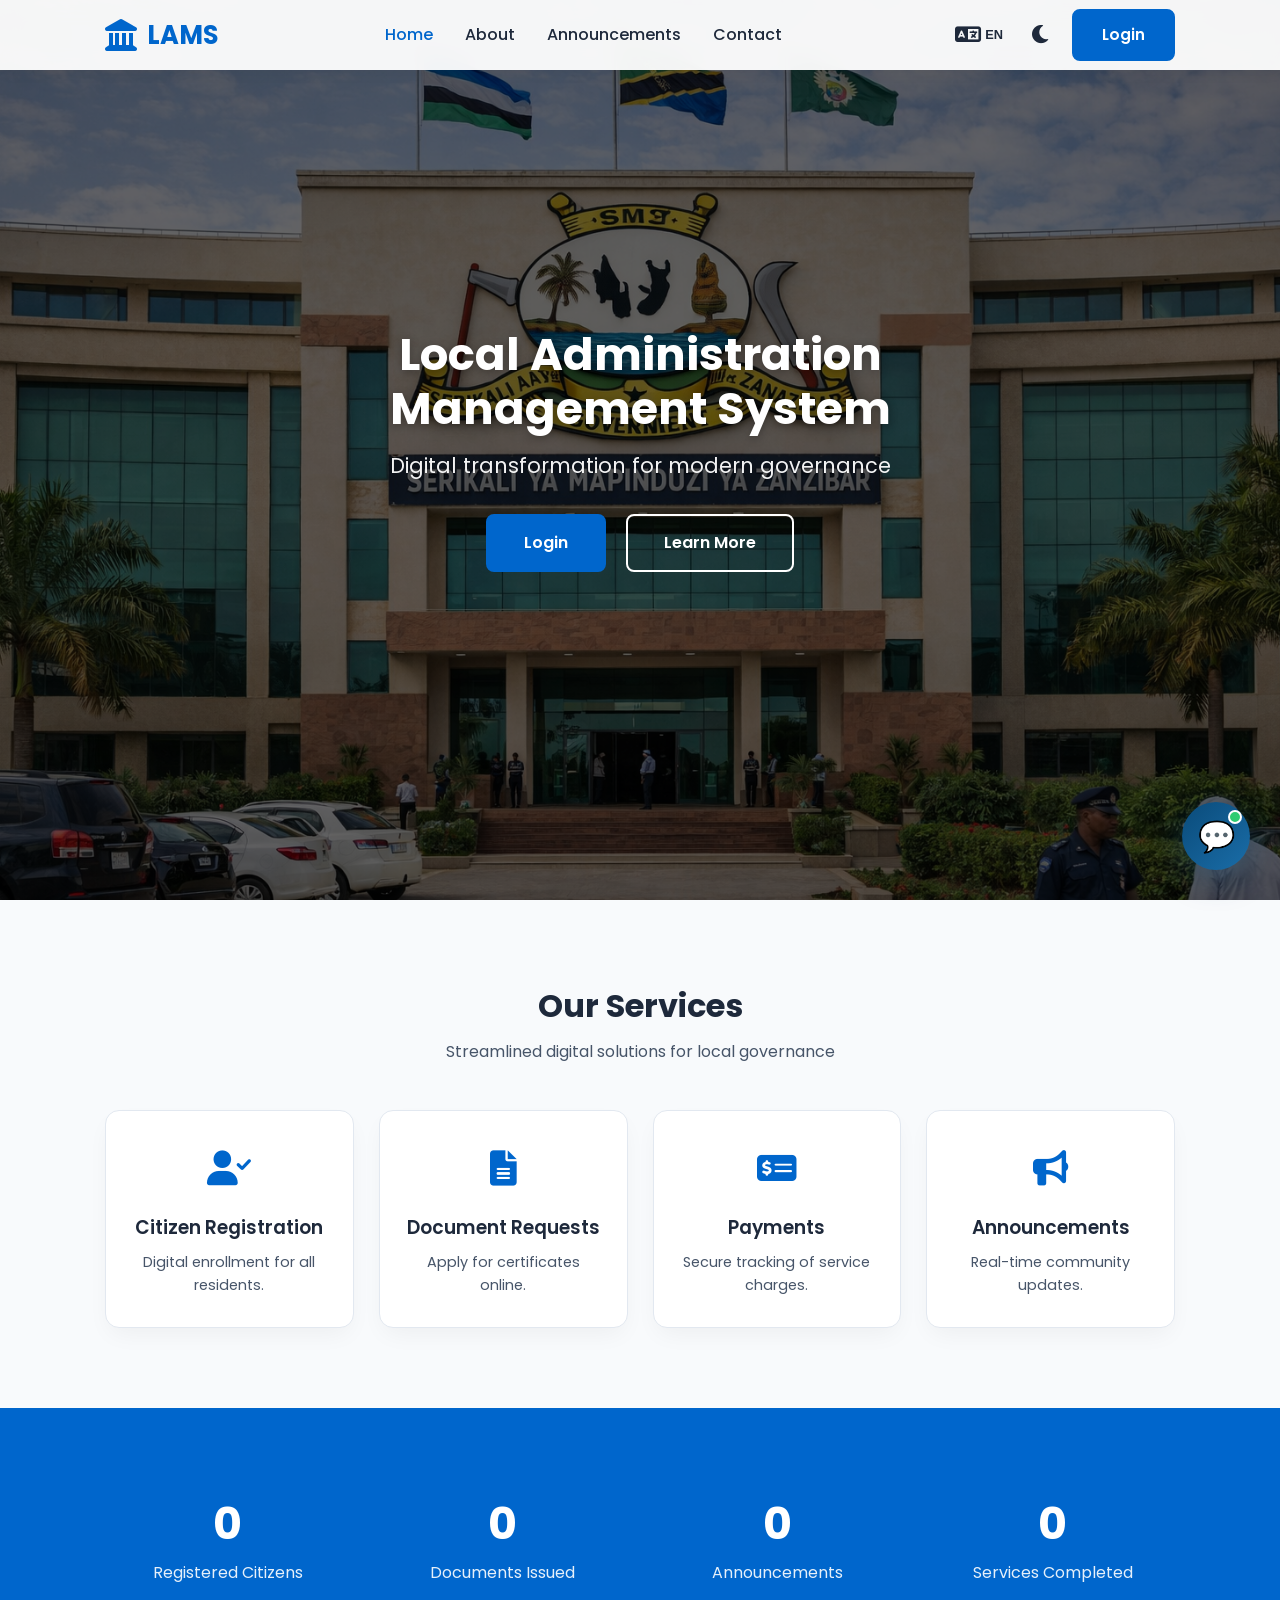
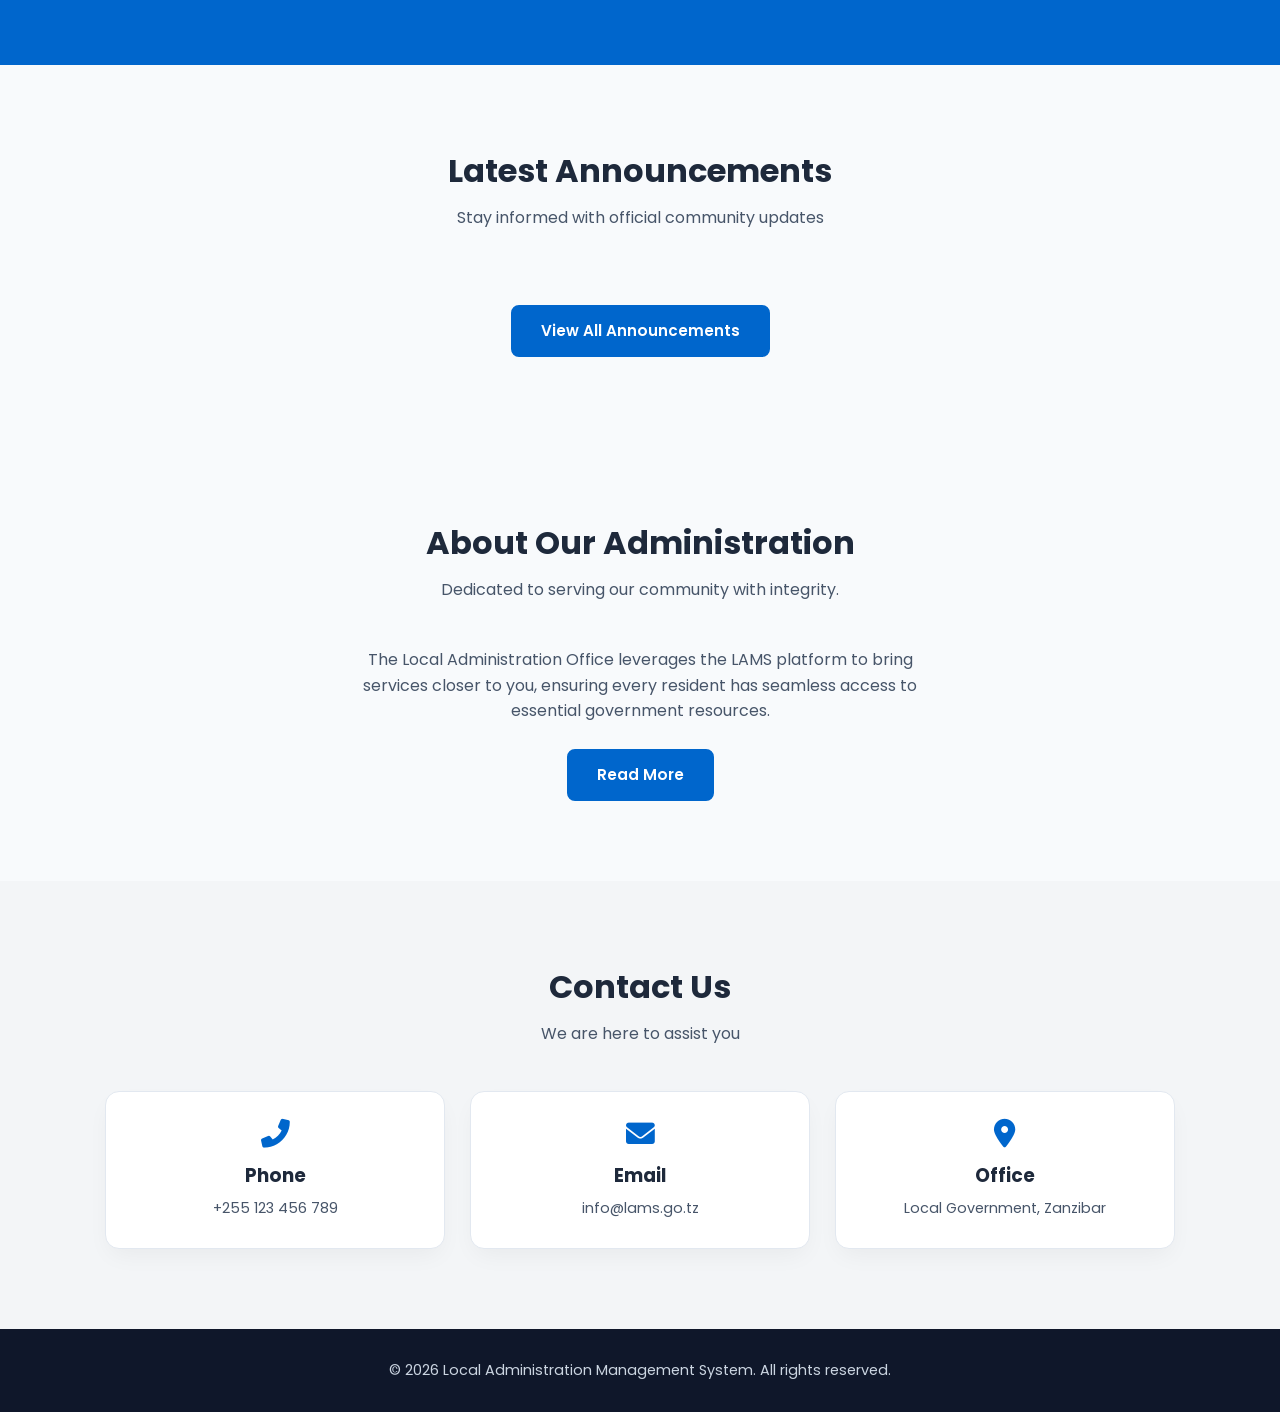
==== commit d8767db3: "project lams" ====
--- a/index.html
+++ b/index.html
@@ -3,7 +3,7 @@
 <head>
   <meta charset="UTF-8">
   <meta name="viewport" content="width=device-width, initial-scale=1.0, viewport-fit=cover">
-  <meta name="description" content="Local Administration Management System - Improving community services through digital transformation.">
+  <meta name="description" content="LAMS | Local Administration Management System - Digital transformation for modern governance">
   <title>LAMS | Local Administration Management System</title>
   <link rel="preconnect" href="https://fonts.googleapis.com">
   <link rel="preconnect" href="https://fonts.gstatic.com" crossorigin>
@@ -16,9 +16,9 @@
   <!-- Navbar -->
   <header class="navbar" id="navbar">
     <div class="container nav-container">
-      <a href="#" class="logo">
+      <a href="index.html" class="logo" id="brandLogo">
         <i class="fas fa-landmark"></i>
-        <span>LAMS</span>
+        <span id="systemNameShort">LAMS</span>
       </a>
       <button class="hamburger" id="hamburger" aria-label="Toggle menu">
         <span class="hamburger-line"></span>
@@ -51,12 +51,11 @@
 
   <!-- Hero Section -->
   <section class="hero" id="home">
-    <!-- CHANGE IMAGE HERE: Edit the src below to change the background image -->
-    <img src="image/mm.jpeg" alt="Government building" class="hero-bg-image">
+    <img src="image/index.png" alt="Government building" class="hero-bg-image">
     <div class="hero-overlay"></div>
     <div class="hero-content">
-      <h1 class="hero-title">Local Administration Management System</h1>
-      <p class="hero-subtitle">Digital transformation for modern governance</p>
+      <h1 class="hero-title" id="heroTitle">Local Administration Management System</h1>
+      <p class="hero-subtitle" id="heroSubtitle">Digital transformation for modern governance</p>
       <div class="hero-buttons">
         <a href="login.html" class="btn btn-primary btn-lg">Login</a>
         <a href="terms.html" class="btn btn-outline btn-lg">Learn More</a>
@@ -97,25 +96,53 @@
   </section>
 
   <!-- Stats -->
-  <section class="stats section-padding">
-    <div class="container">
-      <div class="stats-grid">
-        <div class="stat-item">
-          <span class="stat-number" data-target="1250">0</span>
+  <section class="stats section-padding" id="statsSection">
+    <div class="container">
+      <div class="stats-grid" id="statsGrid">
+        <div class="stat-item">
+          <span class="stat-number" id="statCitizens">0</span>
           <span class="stat-label">Registered Citizens</span>
         </div>
         <div class="stat-item">
-          <span class="stat-number" data-target="890">0</span>
+          <span class="stat-number" id="statDocuments">0</span>
           <span class="stat-label">Documents Issued</span>
         </div>
         <div class="stat-item">
-          <span class="stat-number" data-target="145">0</span>
+          <span class="stat-number" id="statAnnouncements">0</span>
           <span class="stat-label">Announcements</span>
         </div>
         <div class="stat-item">
-          <span class="stat-number" data-target="2100">0</span>
+          <span class="stat-number" id="statServices">0</span>
           <span class="stat-label">Services Completed</span>
         </div>
+      </div>
+    </div>
+  </section>
+
+  <!-- Latest Announcements -->
+  <section class="announcements-preview section-padding" id="announcementsSection">
+    <div class="container">
+      <div class="section-header">
+        <h2>Latest Announcements</h2>
+        <p>Stay informed with official community updates</p>
+      </div>
+      <div class="announcements-grid" id="announcementsGrid">
+        <!-- Dynamically loaded -->
+      </div>
+      <div class="announcements-loading" id="announcementsLoading" style="text-align:center;padding:40px 0;display:none;">
+        <i class="fas fa-spinner fa-spin" style="font-size:2rem;color:var(--primary-color);"></i>
+        <p>Loading announcements...</p>
+      </div>
+      <div class="announcements-error" id="announcementsError" style="text-align:center;padding:40px 0;display:none;color:var(--danger);">
+        <i class="fas fa-exclamation-circle" style="font-size:2rem;"></i>
+        <p id="announcementsErrorMessage">Unable to load announcements. Please try again later.</p>
+      </div>
+      <div class="announcements-empty" id="announcementsEmpty" style="text-align:center;padding:40px 0;display:none;">
+        <i class="fas fa-bullhorn" style="font-size:2rem;color:var(--text-light);"></i>
+        <p>No announcements available at this time.</p>
+      </div>
+      <div style="text-align:center;margin-top:30px;">
+        <a href="announce.html" class="btn btn-primary">View All Announcements</a>
       </div>
     </div>
   </section>
@@ -125,10 +152,10 @@
     <div class="container">
       <div class="section-header">
         <h2>About Our Administration</h2>
-        <p>Dedicated to serving our community with integrity.</p>
+        <p id="orgTagline">Dedicated to serving our community with integrity.</p>
       </div>
       <div class="about-content">
-        <p>The Local Administration Office leverages the LAMS platform to bring services closer to you, ensuring every resident has seamless access to essential government resources.</p>
+        <p id="orgDescription">The Local Administration Office leverages the LAMS platform to bring services closer to you, ensuring every resident has seamless access to essential government resources.</p>
         <a href="about.html" class="btn btn-primary">Read More</a>
       </div>
     </div>
@@ -141,21 +168,21 @@
         <h2>Contact Us</h2>
         <p>We are here to assist you</p>
       </div>
-      <div class="contact-grid">
+      <div class="contact-grid" id="contactGrid">
         <div class="contact-card">
           <i class="fas fa-phone-alt"></i>
           <h3>Phone</h3>
-          <p>+255 123 456 789</p>
+          <p id="contactPhone">+255 123 456 789</p>
         </div>
         <div class="contact-card">
           <i class="fas fa-envelope"></i>
           <h3>Email</h3>
-          <p>info@lams.go.tz</p>
+          <p id="contactEmail">info@lams.go.tz</p>
         </div>
         <div class="contact-card">
           <i class="fas fa-map-marker-alt"></i>
           <h3>Office</h3>
-          <p>Local Government, Zanzibar</p>
+          <p id="contactAddress">Local Government, Zanzibar</p>
         </div>
       </div>
     </div>
@@ -164,12 +191,14 @@
   <!-- Footer -->
   <footer class="footer">
     <div class="container footer-bottom">
-      <p>&copy; <span id="year"></span> Local Administration Management System. All rights reserved.</p>
+      <p>&copy; <span id="year"></span> <span id="footerOrgName">Local Administration Management System</span>. All rights reserved.</p>
     </div>
   </footer>
 
   <button id="backToTop" class="back-to-top"><i class="fas fa-arrow-up"></i></button>
 
+  <!-- API & Scripts -->
+  <script src="js/api.js"></script>
   <script src="js/index.js"></script>
   <script src="js/bot.js"></script>
 </body>
--- a/css/index.css
+++ b/css/index.css
@@ -1,4 +1,4 @@
-/* index.css */
+/* index.css - Complete Styling */
 :root {
   --primary-color: #0066cc;
   --secondary-color: #004080;
@@ -15,6 +15,8 @@
   --footer-text: #cbd5e1;
   --hero-overlay: rgba(0, 0, 0, 0.6);
   --transition: all 0.3s ease;
+  --danger: #ef4444;
+  --success: #00b894;
 }
 
 body.dark-mode {
@@ -126,6 +128,69 @@
 .stat-number { font-size: 2.8rem; font-weight: 700; display: block; }
 .stat-label { font-size: 1rem; opacity: 0.9; }
 
+/* Announcements */
+.announcements-grid {
+  display: grid;
+  grid-template-columns: repeat(auto-fill, minmax(300px, 1fr));
+  gap: 25px;
+}
+.announcement-card {
+  background: var(--card-bg);
+  border-radius: 14px;
+  overflow: hidden;
+  box-shadow: var(--card-shadow);
+  border: 1px solid var(--border-color);
+  transition: var(--transition);
+}
+.announcement-card:hover { transform: translateY(-5px); }
+.announcement-img {
+  width: 100%;
+  height: 180px;
+  object-fit: cover;
+  background: var(--border-color);
+}
+.announcement-body { padding: 20px; }
+.announcement-category {
+  display: inline-block;
+  padding: 4px 12px;
+  border-radius: 20px;
+  font-size: 0.7rem;
+  font-weight: 600;
+  text-transform: uppercase;
+  background: rgba(0,102,204,0.1);
+  color: var(--primary-color);
+  margin-bottom: 8px;
+}
+.announcement-title {
+  font-size: 1.1rem;
+  font-weight: 600;
+  margin-bottom: 8px;
+}
+.announcement-excerpt {
+  font-size: 0.9rem;
+  color: var(--text-light);
+  margin-bottom: 12px;
+  display: -webkit-box;
+  -webkit-line-clamp: 3;
+  -webkit-box-orient: vertical;
+  overflow: hidden;
+}
+.announcement-meta {
+  display: flex;
+  justify-content: space-between;
+  align-items: center;
+  font-size: 0.8rem;
+  color: var(--text-light);
+  border-top: 1px solid var(--border-color);
+  padding-top: 12px;
+}
+.announcement-link {
+  color: var(--primary-color);
+  font-weight: 600;
+  cursor: pointer;
+}
+.announcement-link:hover { text-decoration: underline; }
+
 /* About */
 .about-content { max-width: 600px; margin: 0 auto; text-align: center; }
 .about-content p { color: var(--text-light); margin-bottom: 25px; }
@@ -145,10 +210,6 @@
 /* Back to Top */
 .back-to-top { position: fixed; bottom: 30px; right: 30px; background: var(--primary-color); color: #fff; width: 45px; height: 45px; border-radius: 50%; display: flex; align-items: center; justify-content: center; border: none; cursor: pointer; opacity: 0; visibility: hidden; transform: translateY(20px); transition: var(--transition); z-index: 997; box-shadow: 0 4px 15px rgba(0,102,204,0.4); }
 .back-to-top.visible { opacity: 1; visibility: visible; transform: translateY(0); }
-
-/* Animations */
-.scroll-reveal { opacity: 0; transform: translateY(25px); transition: opacity 0.5s ease, transform 0.5s ease; }
-.scroll-reveal.revealed { opacity: 1; transform: translateY(0); }
 
 /* Responsive */
 @media (max-width: 992px) {
@@ -164,6 +225,7 @@
   .mobile-login-btn { width: 100%; text-align: center; margin-top: 10px; padding: 14px; }
   .desktop-login-btn { display: none; }
   .hero-title { font-size: 2.2rem; }
+  .announcements-grid { grid-template-columns: repeat(auto-fill, minmax(250px, 1fr)); }
 }
 @media (max-width: 600px) {
   .nav-menu { width: 100%; max-width: 100%; }
@@ -172,4 +234,6 @@
   .hero-buttons { flex-direction: column; align-items: center; }
   .section-header h2 { font-size: 1.7rem; }
   .section-padding { padding: 60px 0; }
+  .announcements-grid { grid-template-columns: 1fr; }
+  .stats-grid { grid-template-columns: 1fr 1fr; }
 }
